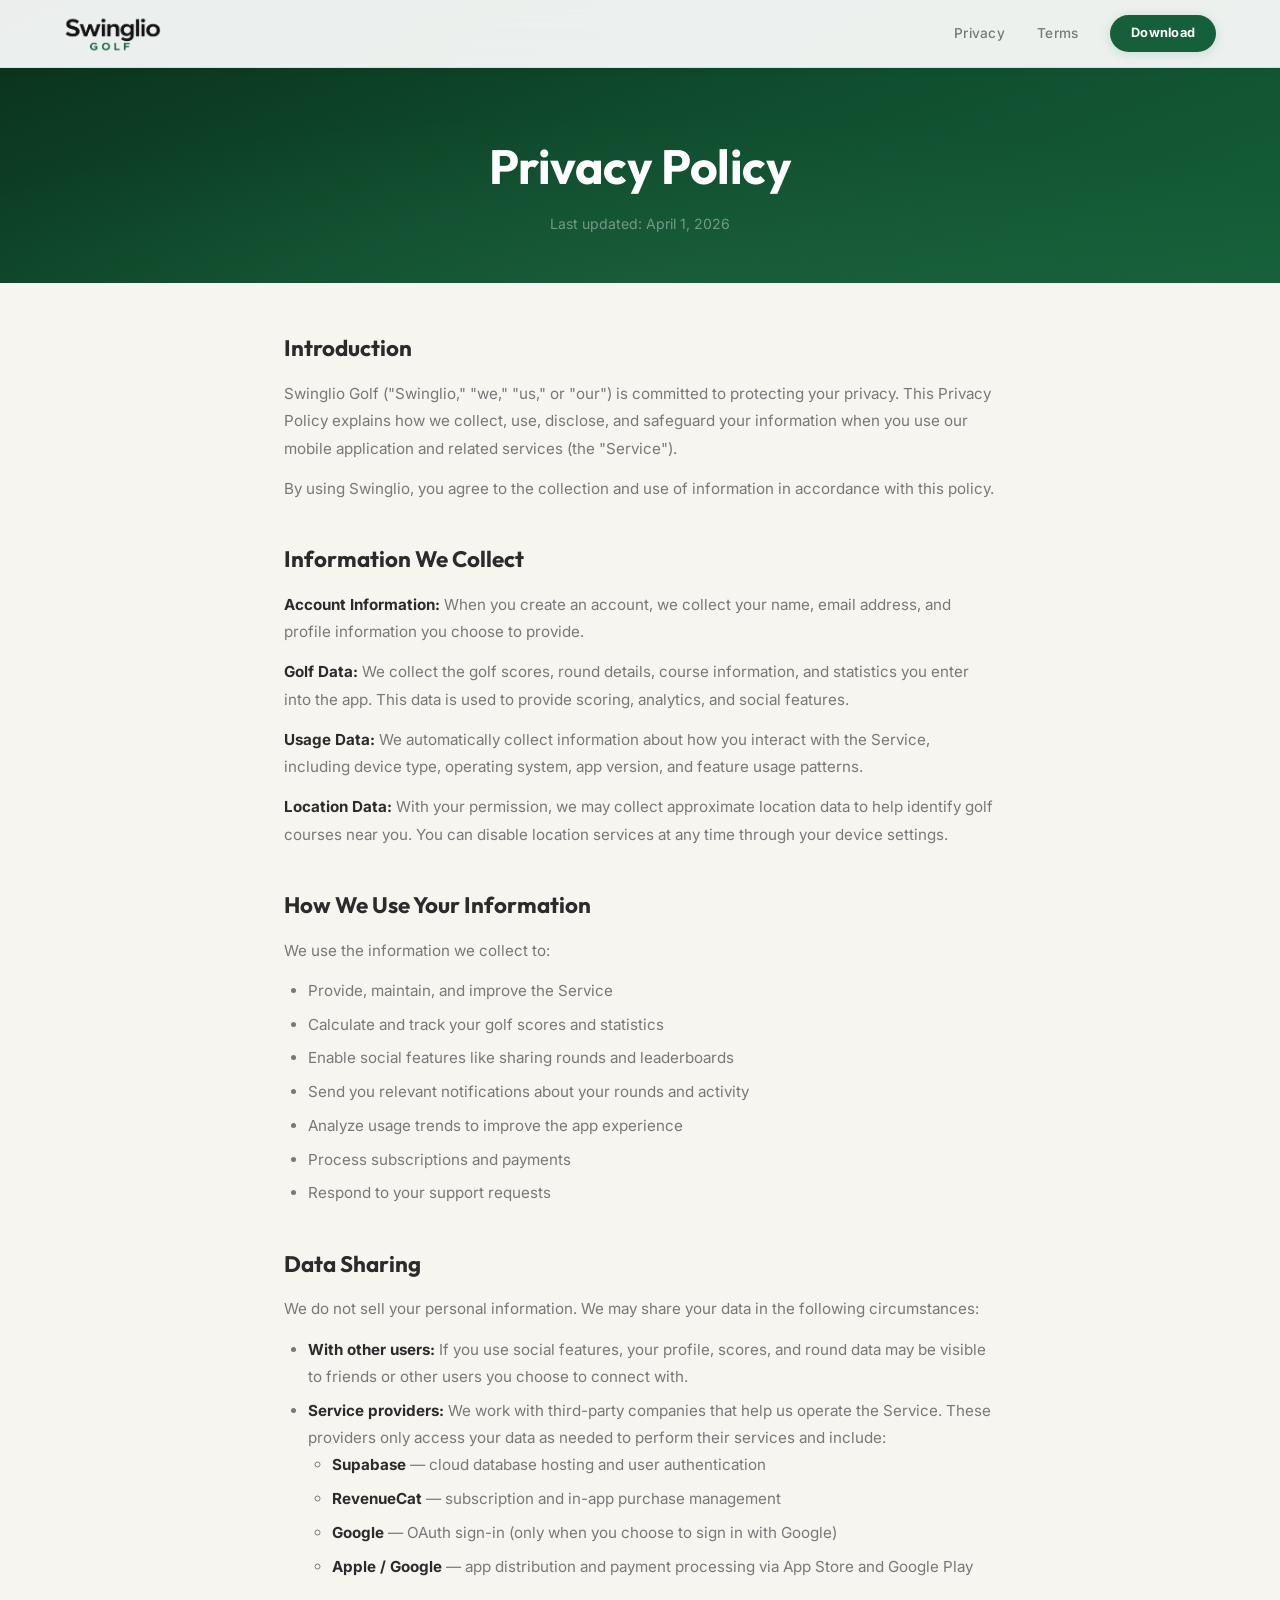
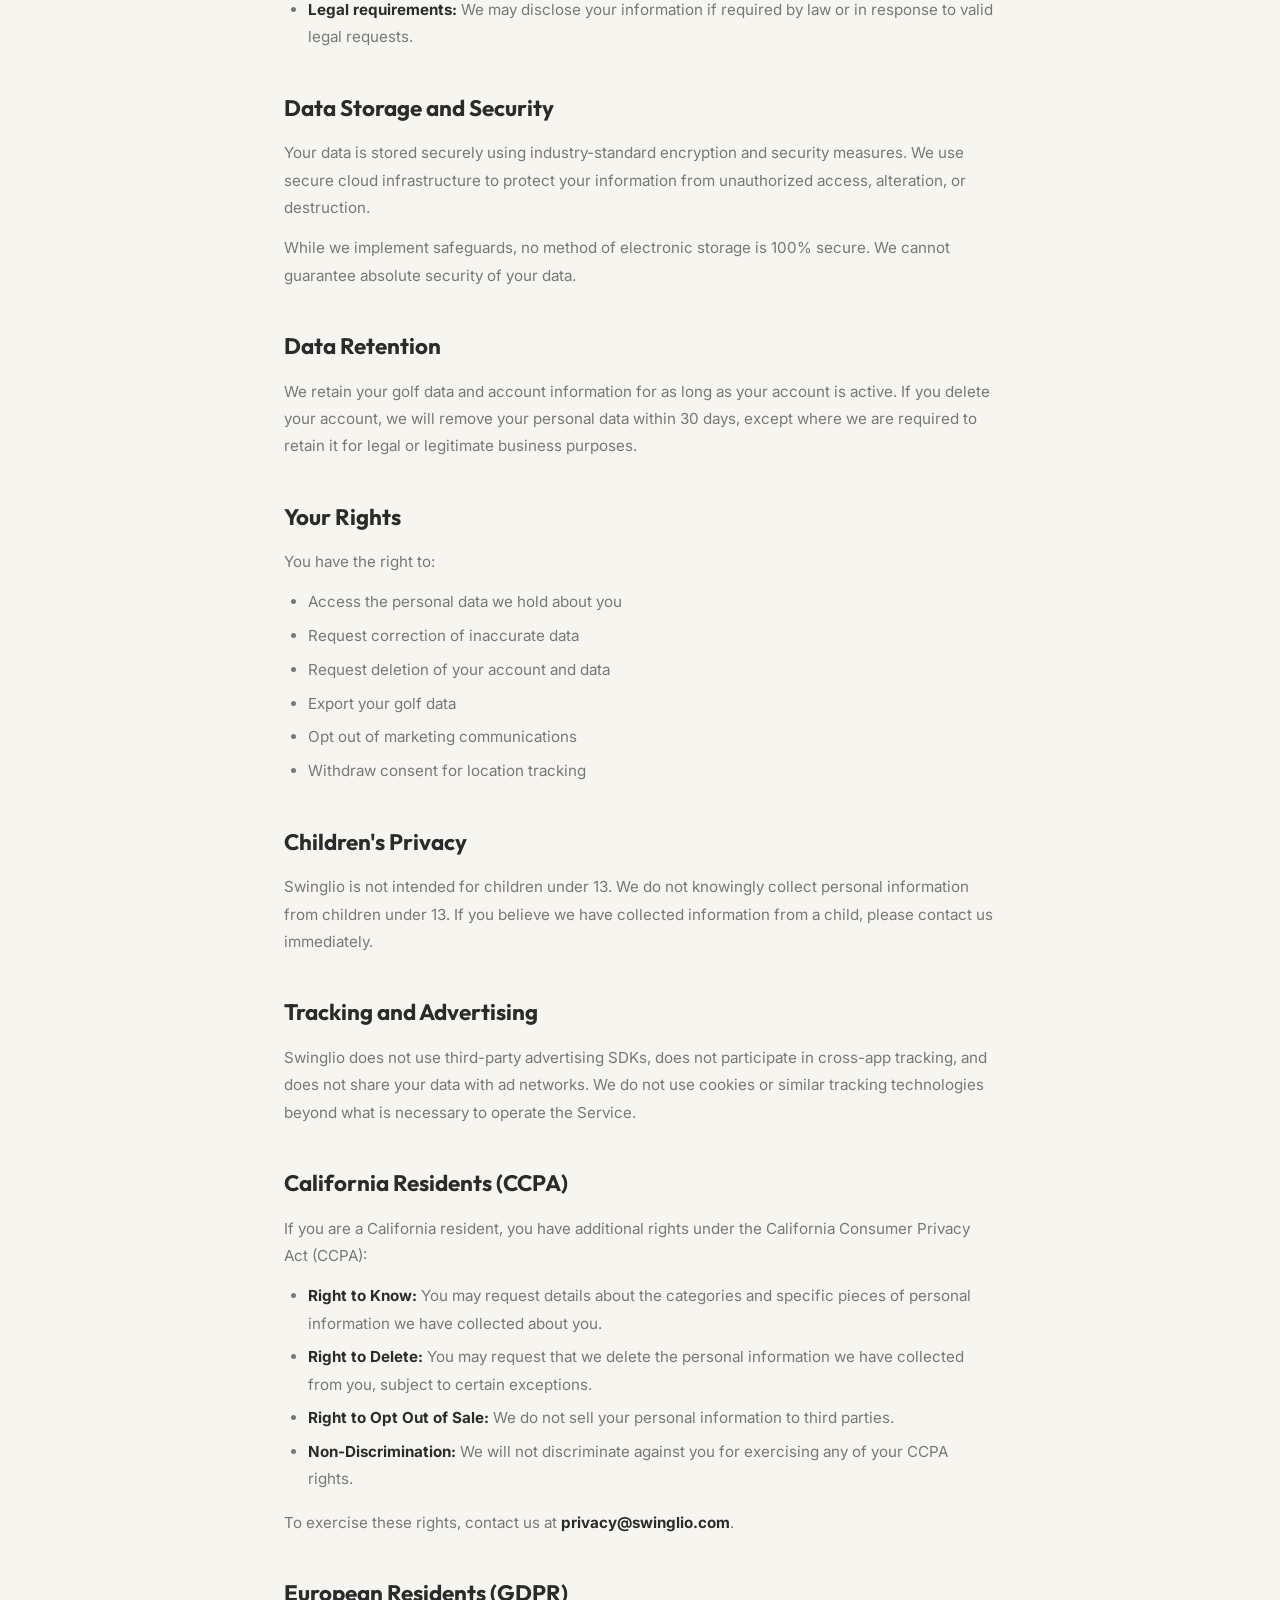
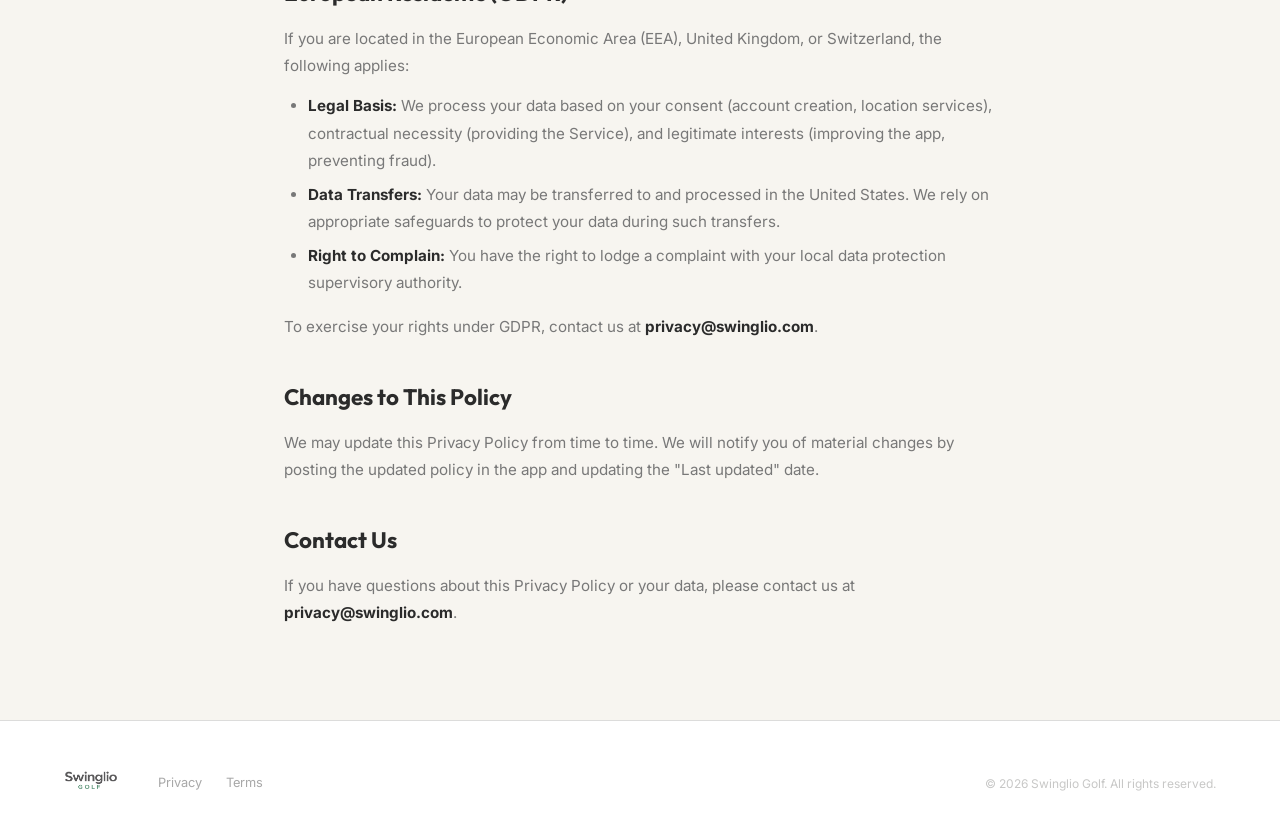
==== privacy/index.html @ b8a04d9b "inital commit" ====
<!DOCTYPE html>
<html lang="en">
<head>
<meta charset="UTF-8">
<meta name="viewport" content="width=device-width, initial-scale=1.0">
<title>Privacy Policy — Swinglio Golf</title>
<meta name="description" content="Swinglio Golf privacy policy. Learn how we collect, use, and protect your data.">
<meta name="robots" content="index, follow">
<link rel="icon" type="image/png" href="/assets/images/appIcon.png">
<link rel="preconnect" href="https://fonts.googleapis.com">
<link rel="preconnect" href="https://fonts.gstatic.com" crossorigin>
<link href="https://fonts.googleapis.com/css2?family=Inter:wght@400;500;600;700&family=Outfit:wght@400;600;700&display=swap" rel="stylesheet">
<link rel="stylesheet" href="/styles.css">
</head>
<body>

<nav class="nav">
  <div class="nav-inner">
    <a href="/" class="nav-logo"><img src="/assets/images/brand.png" alt="Swinglio Golf"></a>
    <div class="nav-links">
      <a href="/privacy">Privacy</a>
      <a href="/terms">Terms</a>
      <a href="#" class="nav-cta">Download</a>
    </div>
  </div>
</nav>

<header class="page-header">
  <h1>Privacy Policy</h1>
  <p>Last updated: April 1, 2026</p>
</header>

<main class="content">

  <h2>Introduction</h2>
  <p>Swinglio Golf ("Swinglio," "we," "us," or "our") is committed to protecting your privacy. This Privacy Policy explains how we collect, use, disclose, and safeguard your information when you use our mobile application and related services (the "Service").</p>
  <p>By using Swinglio, you agree to the collection and use of information in accordance with this policy.</p>

  <h2>Information We Collect</h2>
  <p><strong>Account Information:</strong> When you create an account, we collect your name, email address, and profile information you choose to provide.</p>
  <p><strong>Golf Data:</strong> We collect the golf scores, round details, course information, and statistics you enter into the app. This data is used to provide scoring, analytics, and social features.</p>
  <p><strong>Usage Data:</strong> We automatically collect information about how you interact with the Service, including device type, operating system, app version, and feature usage patterns.</p>
  <p><strong>Location Data:</strong> With your permission, we may collect approximate location data to help identify golf courses near you. You can disable location services at any time through your device settings.</p>

  <h2>How We Use Your Information</h2>
  <p>We use the information we collect to:</p>
  <ul>
    <li>Provide, maintain, and improve the Service</li>
    <li>Calculate and track your golf scores and statistics</li>
    <li>Enable social features like sharing rounds and leaderboards</li>
    <li>Send you relevant notifications about your rounds and activity</li>
    <li>Analyze usage trends to improve the app experience</li>
    <li>Process subscriptions and payments</li>
    <li>Respond to your support requests</li>
  </ul>

  <h2>Data Sharing</h2>
  <p>We do not sell your personal information. We may share your data in the following circumstances:</p>
  <ul>
    <li><strong>With other users:</strong> If you use social features, your profile, scores, and round data may be visible to friends or other users you choose to connect with.</li>
    <li><strong>Service providers:</strong> We work with third-party companies that help us operate the Service. These providers only access your data as needed to perform their services and include:
      <ul>
        <li><strong>Supabase</strong> — cloud database hosting and user authentication</li>
        <li><strong>RevenueCat</strong> — subscription and in-app purchase management</li>
        <li><strong>Google</strong> — OAuth sign-in (only when you choose to sign in with Google)</li>
        <li><strong>Apple / Google</strong> — app distribution and payment processing via App Store and Google Play</li>
      </ul>
    </li>
    <li><strong>Legal requirements:</strong> We may disclose your information if required by law or in response to valid legal requests.</li>
  </ul>

  <h2>Data Storage and Security</h2>
  <p>Your data is stored securely using industry-standard encryption and security measures. We use secure cloud infrastructure to protect your information from unauthorized access, alteration, or destruction.</p>
  <p>While we implement safeguards, no method of electronic storage is 100% secure. We cannot guarantee absolute security of your data.</p>

  <h2>Data Retention</h2>
  <p>We retain your golf data and account information for as long as your account is active. If you delete your account, we will remove your personal data within 30 days, except where we are required to retain it for legal or legitimate business purposes.</p>

  <h2>Your Rights</h2>
  <p>You have the right to:</p>
  <ul>
    <li>Access the personal data we hold about you</li>
    <li>Request correction of inaccurate data</li>
    <li>Request deletion of your account and data</li>
    <li>Export your golf data</li>
    <li>Opt out of marketing communications</li>
    <li>Withdraw consent for location tracking</li>
  </ul>

  <h2>Children's Privacy</h2>
  <p>Swinglio is not intended for children under 13. We do not knowingly collect personal information from children under 13. If you believe we have collected information from a child, please contact us immediately.</p>

  <h2>Tracking and Advertising</h2>
  <p>Swinglio does not use third-party advertising SDKs, does not participate in cross-app tracking, and does not share your data with ad networks. We do not use cookies or similar tracking technologies beyond what is necessary to operate the Service.</p>

  <h2>California Residents (CCPA)</h2>
  <p>If you are a California resident, you have additional rights under the California Consumer Privacy Act (CCPA):</p>
  <ul>
    <li><strong>Right to Know:</strong> You may request details about the categories and specific pieces of personal information we have collected about you.</li>
    <li><strong>Right to Delete:</strong> You may request that we delete the personal information we have collected from you, subject to certain exceptions.</li>
    <li><strong>Right to Opt Out of Sale:</strong> We do not sell your personal information to third parties.</li>
    <li><strong>Non-Discrimination:</strong> We will not discriminate against you for exercising any of your CCPA rights.</li>
  </ul>
  <p>To exercise these rights, contact us at <strong>privacy@swinglio.com</strong>.</p>

  <h2>European Residents (GDPR)</h2>
  <p>If you are located in the European Economic Area (EEA), United Kingdom, or Switzerland, the following applies:</p>
  <ul>
    <li><strong>Legal Basis:</strong> We process your data based on your consent (account creation, location services), contractual necessity (providing the Service), and legitimate interests (improving the app, preventing fraud).</li>
    <li><strong>Data Transfers:</strong> Your data may be transferred to and processed in the United States. We rely on appropriate safeguards to protect your data during such transfers.</li>
    <li><strong>Right to Complain:</strong> You have the right to lodge a complaint with your local data protection supervisory authority.</li>
  </ul>
  <p>To exercise your rights under GDPR, contact us at <strong>privacy@swinglio.com</strong>.</p>

  <h2>Changes to This Policy</h2>
  <p>We may update this Privacy Policy from time to time. We will notify you of material changes by posting the updated policy in the app and updating the "Last updated" date.</p>

  <h2>Contact Us</h2>
  <p>If you have questions about this Privacy Policy or your data, please contact us at <strong>privacy@swinglio.com</strong>.</p>

</main>

<footer class="footer">
  <div class="footer-inner">
    <div class="footer-left">
      <a href="/" class="footer-logo"><img src="/assets/images/brand.png" alt="Swinglio Golf"></a>
      <div class="footer-links">
        <a href="/privacy">Privacy</a>
        <a href="/terms">Terms</a>
      </div>
    </div>
    <div class="footer-copy">&copy; 2026 Swinglio Golf. All rights reserved.</div>
  </div>
</footer>

</body>
</html>
---- styles.css ----
*,*::before,*::after{margin:0;padding:0;box-sizing:border-box}
:root{
  --primary:#15603A;
  --primary-light:#E8F0EC;
  --primary-border:#5BA67A;
  --secondary:#D3CF37;
  --tertiary:#C4973B;
  --accent:#D3CF37;
  --accent-dark:#C4973B;
  --accent-light:#F9F8E4;
  --n900:#2B2B2B;
  --n700:#525252;
  --n500:#787878;
  --n400:#A8A8A8;
  --n300:#C8C8C7;
  --n200:#DCDCDB;
  --n100:#E8E8E7;
  --n50:#F7F5F0;
  --white:#FFFFFF;
  --screen-bg:#F7F5F0;
  --grad-1:#1A7A4A;
  --grad-2:#15603A;
  --grad-3:#0F4D2E;
  --font-display:'Outfit', system-ui, sans-serif;
  --font-body:'Inter', system-ui, sans-serif;
  --max-w:1200px;
  --section-pad:7rem 0;
}
html{scroll-behavior:smooth;-webkit-font-smoothing:antialiased;text-rendering:optimizeLegibility}
body{font-family:var(--font-body);color:var(--n700);background:var(--screen-bg);overflow-x:hidden;line-height:1.6}

/* ── UTILITY ── */
.container{max-width:var(--max-w);margin:0 auto}

/* ── FAIRWAY TEXTURE (SVG noise) ── */
.fairway-texture{position:absolute;inset:0;pointer-events:none;opacity:.35;background:url("data:image/svg+xml,%3Csvg viewBox='0 0 256 256' xmlns='http://www.w3.org/2000/svg'%3E%3Cfilter id='n'%3E%3CfeTurbulence type='fractalNoise' baseFrequency='.85' numOctaves='4' stitchTiles='stitch'/%3E%3C/filter%3E%3Crect width='100%25' height='100%25' filter='url(%23n)' opacity='.04'/%3E%3C/svg%3E")}

/* ── NAV ── */
.nav{position:fixed;top:0;left:0;right:0;z-index:100;background:rgba(255,255,255,.92);backdrop-filter:blur(24px);-webkit-backdrop-filter:blur(24px);border-bottom:1px solid var(--n200);box-shadow:0 1px 8px rgba(0,0,0,.04)}
.nav-inner{max-width:var(--max-w);margin:0 auto;display:flex;align-items:center;justify-content:space-between;padding:.85rem 1.5rem}
.nav-logo img{height:40px;display:block}
.nav-links{display:flex;gap:2rem;align-items:center}
.nav-links a{color:var(--n500);text-decoration:none;font-size:.85rem;font-weight:500;letter-spacing:.02em;transition:color .3s}
.nav-links a:hover{color:var(--n900)}
.nav-cta{background:var(--primary)!important;color:var(--white)!important;padding:.5rem 1.3rem;border-radius:80px;font-size:.8rem!important;font-weight:700!important;letter-spacing:.03em;transition:all .3s!important;box-shadow:0 2px 12px rgba(21,96,58,.15)}
.nav-cta:hover{background:var(--grad-1)!important;transform:translateY(-1px);box-shadow:0 4px 20px rgba(21,96,58,.25)}

/* ── PAGE HEADER (privacy/terms) ── */
.page-header{background:linear-gradient(160deg,#0a2e1a,var(--grad-3),var(--grad-2));padding:8rem 1.5rem 3rem;text-align:center;position:relative;overflow:hidden}
.page-header::before{content:'';position:absolute;inset:0;background:radial-gradient(ellipse 60% 60% at 50% 100%,rgba(91,166,122,.1),transparent);pointer-events:none}
.page-header h1{font-family:var(--font-display);font-size:clamp(2rem,4vw,3rem);color:#fff;margin-bottom:.5rem;position:relative;font-weight:700;letter-spacing:-.01em}
.page-header p{color:rgba(255,255,255,.4);font-size:.88rem;position:relative}

/* ── CONTENT (privacy/terms) ── */
.content{max-width:760px;margin:0 auto;padding:3rem 1.5rem 5rem}
.content h2{font-family:var(--font-display);font-size:1.4rem;color:var(--n900);margin:2.5rem 0 .8rem;font-weight:700}
.content h2:first-child{margin-top:0}
.content p,.content li{color:var(--n500);font-size:.95rem;line-height:1.8;margin-bottom:.8rem}
.content ul,.content ol{padding-left:1.5rem;margin-bottom:1rem}
.content li{margin-bottom:.4rem}
.content strong{color:var(--n900)}

/* ── HERO ── */
.hero{position:relative;background:linear-gradient(160deg,#0a2e1a 0%,var(--grad-3) 30%,var(--grad-2) 60%,var(--grad-1) 100%);padding:10rem 1.5rem 6rem;overflow:hidden;min-height:92vh;display:flex;align-items:center}
.hero::before{content:'';position:absolute;inset:0;background:
  radial-gradient(ellipse 70% 50% at 75% 50%, rgba(211,207,55,.06) 0%, transparent 70%),
  radial-gradient(ellipse 60% 70% at 20% 80%, rgba(26,122,74,.2) 0%, transparent 60%);
  pointer-events:none}

/* Diagonal fairway stripe */
.hero-stripe{position:absolute;bottom:-80px;left:-10%;right:-10%;height:280px;background:linear-gradient(175deg, transparent 40%, rgba(255,255,255,.02) 40%, rgba(255,255,255,.02) 45%, transparent 45%, transparent 50%, rgba(255,255,255,.015) 50%, rgba(255,255,255,.015) 55%, transparent 55%);pointer-events:none;transform:skewY(-3deg)}

/* Dot grid overlay */
.hero::after{content:'';position:absolute;inset:0;background:url("data:image/svg+xml,%3Csvg width='32' height='32' viewBox='0 0 32 32' xmlns='http://www.w3.org/2000/svg'%3E%3Ccircle cx='16' cy='16' r='.5' fill='rgba(255,255,255,0.035)'/%3E%3C/svg%3E");pointer-events:none}

.hero-inner{max-width:var(--max-w);margin:0 auto;display:grid;grid-template-columns:1fr 1fr;gap:4rem;align-items:center;position:relative;z-index:1}
.hero-text{max-width:520px}
.hero-badge{display:inline-flex;align-items:center;gap:.5rem;background:rgba(211,207,55,.12);border:1px solid rgba(211,207,55,.25);padding:.4rem 1rem;border-radius:80px;font-size:.72rem;font-weight:700;color:var(--secondary);letter-spacing:.08em;text-transform:uppercase;margin-bottom:1.8rem}
.hero-badge svg{width:14px;height:14px}
.hero h1{font-family:var(--font-display);font-size:clamp(2.8rem,5.5vw,4rem);color:#fff;line-height:1.08;margin-bottom:1.2rem;font-weight:700;letter-spacing:-.02em}
.hero h1 em{font-style:normal;color:var(--secondary);position:relative}
.hero p{color:rgba(255,255,255,.55);font-size:1.05rem;line-height:1.75;margin-bottom:2.5rem;max-width:420px;font-weight:400}
.hero-actions{display:flex;gap:1rem;align-items:center;flex-wrap:wrap}
.btn-primary{display:inline-flex;align-items:center;gap:.6rem;background:linear-gradient(135deg,var(--grad-1),var(--grad-2));color:#fff;padding:.9rem 1.8rem;border-radius:80px;text-decoration:none;font-weight:600;font-size:.92rem;letter-spacing:.01em;transition:all .35s;box-shadow:0 4px 24px rgba(21,96,58,.35);border:1px solid rgba(255,255,255,.1)}
.btn-primary:hover{transform:translateY(-2px);box-shadow:0 8px 40px rgba(21,96,58,.45);background:linear-gradient(135deg,var(--grad-1),#1d8a54)}
.btn-primary svg{width:18px;height:18px}
.btn-secondary{display:inline-flex;align-items:center;gap:.4rem;color:rgba(255,255,255,.5);text-decoration:none;font-weight:500;font-size:.88rem;transition:color .3s;padding:.9rem .5rem}
.btn-secondary:hover{color:var(--secondary)}

/* Phone mockup */
.hero-visual{position:relative;display:flex;justify-content:center;align-items:center}
.phone-mockup{position:relative;width:280px;background:linear-gradient(145deg,#222,#111);border-radius:42px;padding:11px;box-shadow:
  0 50px 100px rgba(0,0,0,.45),
  0 0 0 1px rgba(255,255,255,.08),
  inset 0 1px 0 rgba(255,255,255,.05);
  transition:transform .5s cubic-bezier(.22,1,.36,1)}
.phone-mockup:hover{transform:translateY(-6px) scale(1.01)}
.phone-notch{position:absolute;top:11px;left:50%;transform:translateX(-50%);width:95px;height:26px;background:#000;border-radius:0 0 18px 18px;z-index:5}
.phone-screen{width:100%;border-radius:32px;overflow:hidden;position:relative;background:#000}
.phone-screen img{width:100%;display:block}
.phone-glow{position:absolute;width:340px;height:340px;border-radius:50%;background:radial-gradient(circle,rgba(91,166,122,.2),transparent 70%);top:50%;left:50%;transform:translate(-50%,-50%);filter:blur(50px);pointer-events:none}

/* Secondary phone (floating) */
.hero-phone-secondary{position:absolute;right:-40px;bottom:-20px;width:140px;background:linear-gradient(145deg,#222,#111);border-radius:24px;padding:6px;box-shadow:0 20px 50px rgba(0,0,0,.4);transform:rotate(6deg);z-index:2;opacity:.9;transition:transform .5s cubic-bezier(.22,1,.36,1)}
.hero-phone-secondary:hover{transform:rotate(3deg) translateY(-4px)}
.hero-phone-secondary .phone-screen-sm{border-radius:19px;overflow:hidden}
.hero-phone-secondary .phone-screen-sm img{width:100%;display:block}

/* ── FEATURES ── */
.features{position:relative}
.feature-section{padding:var(--section-pad);position:relative;overflow:hidden}
.feature-section:nth-child(odd){background:var(--screen-bg)}
.feature-section:nth-child(even){background:var(--white)}
.feature-inner{max-width:var(--max-w);margin:0 auto;padding:0 1.5rem;display:grid;grid-template-columns:1fr 1fr;gap:5rem;align-items:center}
.feature-inner.reverse{direction:rtl}
.feature-inner.reverse > *{direction:ltr}
.feature-text{max-width:460px}
.feature-label{display:inline-flex;align-items:center;gap:.45rem;font-size:.7rem;font-weight:700;text-transform:uppercase;letter-spacing:.1em;color:var(--primary);margin-bottom:1rem;background:var(--primary-light);padding:.35rem .8rem;border-radius:6px}
.feature-label svg{width:15px;height:15px}
.feature-text h2{font-family:var(--font-display);font-size:clamp(1.9rem,3.2vw,2.6rem);color:var(--n900);line-height:1.15;margin-bottom:1rem;font-weight:700;letter-spacing:-.01em}
.feature-text p{color:var(--n500);font-size:.98rem;line-height:1.8;margin-bottom:1.5rem}
.feature-list{list-style:none;display:flex;flex-direction:column;gap:.65rem}
.feature-list li{display:flex;align-items:flex-start;gap:.6rem;font-size:.9rem;color:var(--n700)}
.feature-list li svg{width:20px;height:20px;flex-shrink:0;color:var(--primary);margin-top:2px}
.feature-visual{position:relative;display:flex;justify-content:center;align-items:center}

/* Feature phone mockup (slightly smaller) */
.feature-phone{width:260px;background:linear-gradient(145deg,#1f1f1f,#0e0e0e);border-radius:38px;padding:10px;box-shadow:0 30px 70px rgba(0,0,0,.18),0 0 0 1px rgba(0,0,0,.08);transition:transform .5s cubic-bezier(.22,1,.36,1)}
.feature-phone:hover{transform:translateY(-6px)}
.feature-phone .phone-screen{border-radius:29px}
.feature-phone .phone-screen img{width:100%;display:block}
.feature-glow{position:absolute;width:280px;height:280px;border-radius:50%;filter:blur(60px);pointer-events:none;opacity:.5}
.feature-glow-green{background:radial-gradient(circle,rgba(21,96,58,.2),transparent 70%)}
.feature-glow-gold{background:radial-gradient(circle,rgba(196,151,59,.15),transparent 70%)}

/* ── PRICING ── */
.pricing{background:var(--white);padding:var(--section-pad);position:relative}
.pricing-inner{max-width:var(--max-w);margin:0 auto;text-align:center}
.section-label{display:inline-flex;align-items:center;gap:.45rem;font-size:.7rem;font-weight:700;text-transform:uppercase;letter-spacing:.1em;color:var(--primary);margin-bottom:1rem;background:var(--primary-light);padding:.35rem .8rem;border-radius:6px}
.pricing h2{font-family:var(--font-display);font-size:clamp(2rem,3.5vw,2.6rem);color:var(--n900);margin-bottom:.8rem;font-weight:700;letter-spacing:-.01em}
.pricing > .pricing-inner > p{color:var(--n500);font-size:.98rem;margin-bottom:3.5rem;max-width:440px;margin-left:auto;margin-right:auto}
.pricing-cards{display:grid;grid-template-columns:repeat(3,1fr);gap:1.5rem;max-width:960px;margin:0 auto;align-items:stretch;padding-top:2rem}
.pricing-card{border-radius:20px;padding:2.5rem 2rem;text-align:left;position:relative;display:flex;flex-direction:column}
.pricing-card .pricing-btn{margin-top:auto}
.pricing-card.free{background:var(--n50);border:1px solid var(--n200)}
.pricing-card.featured{background:var(--primary);color:#fff;border:1px solid rgba(255,255,255,.1)}
.pricing-card.featured .pricing-card-label{color:var(--secondary)}
.pricing-card.featured .pricing-card-price{color:#fff}
.pricing-card.featured .pricing-card-desc{color:rgba(255,255,255,.45)}
.pricing-card.featured .pricing-card-features li{color:rgba(255,255,255,.6)}
.pricing-card.featured .pricing-card-features li svg{color:var(--secondary)}
.pricing-card.annual{background:var(--n50);border:2px solid var(--primary);position:relative}
.pricing-card.annual:hover{}
.pricing-card.annual .pricing-card-label{color:var(--primary)}
.pricing-card-badge.annual-badge{background:var(--primary);color:#fff;box-shadow:0 4px 12px rgba(21,96,58,.2)}
.pricing-card-savings{font-size:.78rem;font-weight:600;color:var(--primary);margin-bottom:1rem;display:inline-block;background:var(--primary-light);padding:.3rem .75rem;border-radius:6px}
.pricing-card-badge{position:absolute;top:-12px;right:20px;background:var(--secondary);color:var(--n900);font-size:.65rem;font-weight:700;text-transform:uppercase;letter-spacing:.08em;padding:.35rem .9rem;border-radius:80px;box-shadow:0 4px 12px rgba(211,207,55,.25)}
.pricing-card-label{font-size:.72rem;font-weight:700;text-transform:uppercase;letter-spacing:.08em;color:var(--primary);margin-bottom:1rem}
.pricing-card-price{font-family:var(--font-display);font-size:2.8rem;color:var(--n900);line-height:1;margin-bottom:.3rem;font-weight:700}
.pricing-card-price sub{font-size:.85rem;font-weight:400;font-family:var(--font-body);opacity:.5}
.pricing-card-desc{font-size:.82rem;color:var(--n400);margin-bottom:1.5rem}
.pricing-card-features{list-style:none;display:flex;flex-direction:column;gap:.55rem;margin-bottom:2rem}
.pricing-card-features li{font-size:.86rem;color:var(--n700);display:flex;align-items:center;gap:.5rem}
.pricing-card-features li svg{width:17px;height:17px;flex-shrink:0;color:var(--primary)}
.pricing-btn{display:block;text-align:center;padding:.85rem;border-radius:80px;text-decoration:none;font-weight:600;font-size:.88rem;transition:all .35s}
.pricing-btn-outline{border:1.5px solid var(--n200);color:var(--n900);background:transparent}
.pricing-btn-outline:hover{border-color:var(--primary);background:var(--primary);color:#fff}
.pricing-card.featured .pricing-btn-outline{border-color:#fff;color:var(--primary);background:#fff}
.pricing-card.featured .pricing-btn-outline:hover{background:var(--primary-light);border-color:var(--primary-light)}
.pricing-btn-fill{background:linear-gradient(135deg,var(--grad-1),var(--grad-2));color:#fff;border:1.5px solid transparent}
.pricing-btn-fill:hover{box-shadow:0 6px 24px rgba(21,96,58,.3)}
.pricing-btn-annual{background:var(--primary);color:#fff;border:1.5px solid var(--primary)}
.pricing-btn-annual:hover{background:var(--primary-border);border-color:var(--primary-border);box-shadow:0 6px 24px rgba(21,96,58,.25)}

/* ── CTA BAND ── */
.cta-band{background:linear-gradient(135deg,var(--grad-3),var(--grad-2),var(--grad-1));padding:5.5rem 1.5rem;text-align:center;position:relative;overflow:hidden}
.cta-band .fairway-texture{opacity:.2}
.cta-band::before{content:'';position:absolute;inset:0;background:radial-gradient(ellipse 50% 80% at 50% 100%,rgba(211,207,55,.08),transparent);pointer-events:none}
.cta-band h2{font-family:var(--font-display);font-size:clamp(1.8rem,3.5vw,2.4rem);color:#fff;margin-bottom:.8rem;position:relative;font-weight:700;letter-spacing:-.01em}
.cta-band p{color:rgba(255,255,255,.45);margin-bottom:2.2rem;position:relative;font-size:.98rem}
.cta-band .btn-primary{position:relative}

/* ── FOOTER ── */
.footer{background:var(--white);padding:3rem 0 2rem;border-top:1px solid var(--n200)}
.footer-inner{max-width:var(--max-w);margin:0 auto;padding:0 1.5rem;display:flex;justify-content:space-between;align-items:center;flex-wrap:wrap;gap:1.5rem}
.footer-left{display:flex;align-items:center;gap:2.5rem}
.footer-logo img{height:22px;opacity:.7;transition:opacity .3s}
.footer-logo:hover img{opacity:1}
.footer-links{display:flex;gap:1.5rem}
.footer-links a{color:var(--n400);text-decoration:none;font-size:.8rem;transition:color .3s}
.footer-links a:hover{color:var(--n700)}
.footer-copy{color:var(--n300);font-size:.75rem}

/* ── ANIMATIONS ── */
@keyframes fadeUp{from{opacity:0;transform:translateY(28px)}to{opacity:1;transform:translateY(0)}}
@keyframes float{0%,100%{transform:translateY(0)}50%{transform:translateY(-8px)}}
.fade-up{opacity:0;transform:translateY(28px);transition:opacity .7s cubic-bezier(.22,1,.36,1),transform .7s cubic-bezier(.22,1,.36,1)}
.fade-up.visible{opacity:1;transform:translateY(0)}
.fade-up-delay{transition-delay:.15s}
.fade-up-delay-2{transition-delay:.3s}
.hero-text{animation:fadeUp .9s cubic-bezier(.22,1,.36,1) forwards}
.hero-visual{animation:fadeUp .9s cubic-bezier(.22,1,.36,1) .2s forwards;opacity:0}

/* ── RESPONSIVE ── */
@media(max-width:1024px){
  .hero-inner,.feature-inner{grid-template-columns:1fr;gap:3rem;text-align:center}
  .hero-text{max-width:600px;margin:0 auto}
  .hero p{margin-left:auto;margin-right:auto}
  .hero-actions{justify-content:center}
  .feature-inner.reverse{direction:ltr}
  .feature-text{max-width:540px;margin:0 auto;text-align:center}
  .feature-visual{order:-1}
  .feature-list{align-items:center}
  .hero-phone-secondary{right:-10px;bottom:-10px;width:120px}
}
@media(max-width:768px){
  :root{--section-pad:4.5rem 1.25rem}
  .hero{padding:8rem 1.25rem 4rem;min-height:auto}
  .hero h1{font-size:2.4rem}
  .phone-mockup{width:240px;border-radius:36px;padding:9px}
  .phone-screen{border-radius:28px}
  .feature-phone{width:220px;border-radius:32px;padding:8px}
  .feature-phone .phone-screen{border-radius:25px}
  .pricing-cards{grid-template-columns:1fr;max-width:380px}
  .nav-links a:not(.nav-cta){display:none}
  .footer-inner{flex-direction:column;text-align:center}
  .footer-left{flex-direction:column;gap:1rem}
  .hero-phone-secondary{display:none}
}
@media(max-width:480px){
  .hero{padding:7rem 1rem 3rem}
  .hero h1{font-size:2rem}
  .hero p{font-size:.92rem}
  .btn-primary{padding:.78rem 1.4rem;font-size:.86rem}
  .pricing-card{padding:2rem 1.5rem}
  .phone-mockup{width:210px;border-radius:32px}
  .feature-phone{width:195px;border-radius:28px}
}
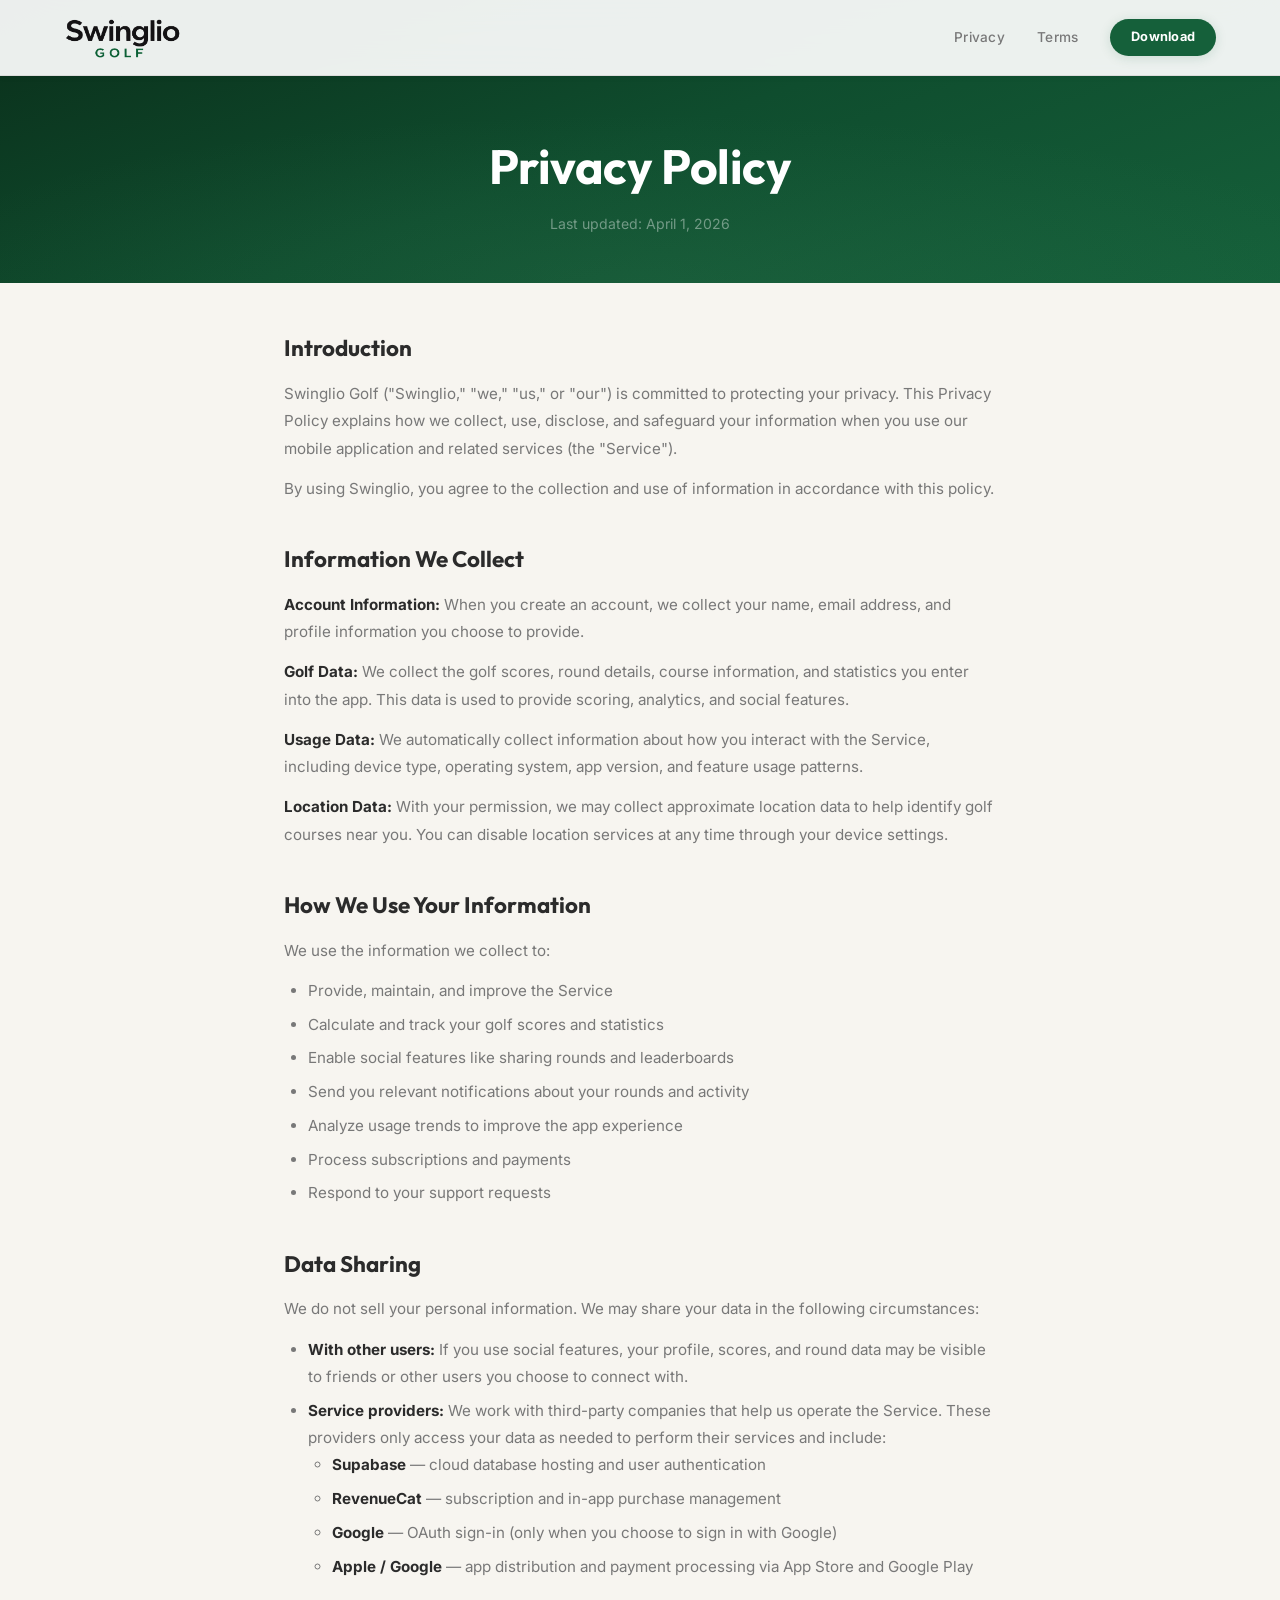
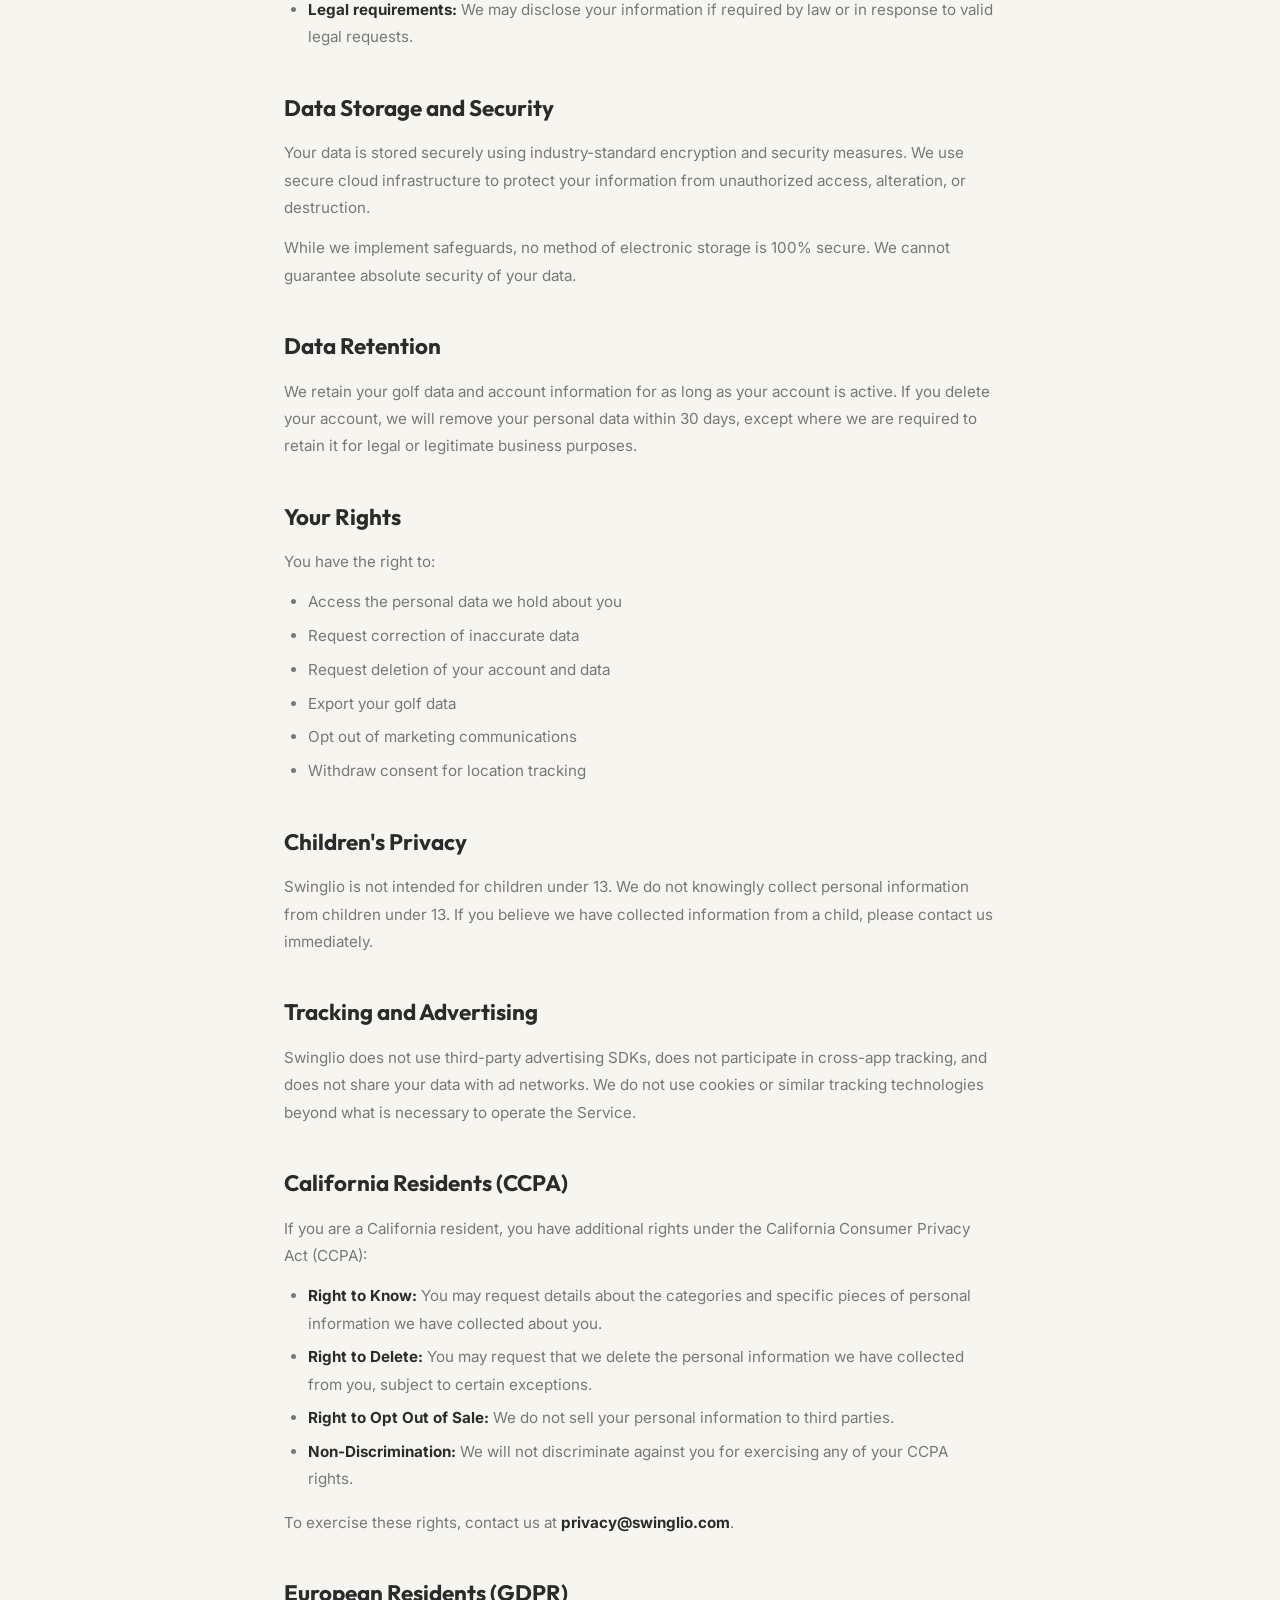
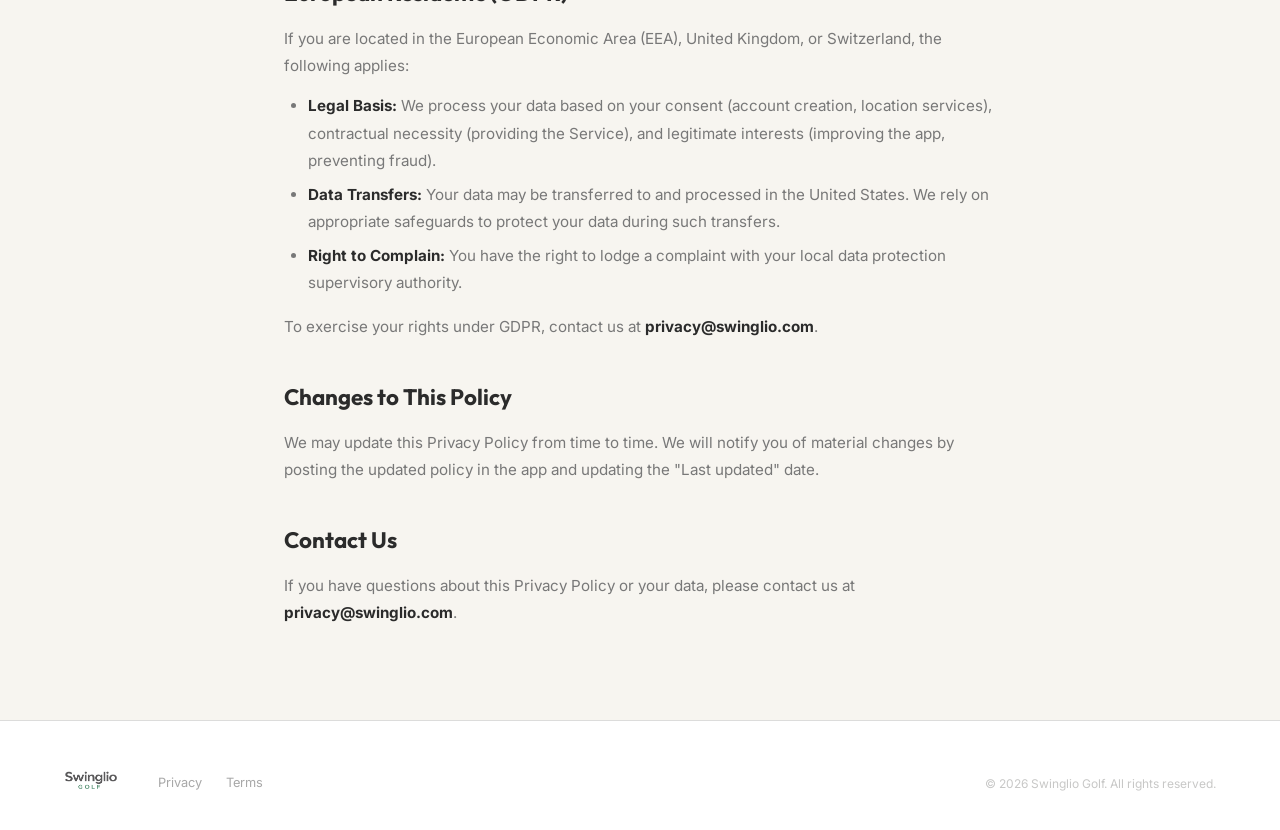
==== commit 442aada1: "Fix indexing and add full SEO — robots, sitemap, canonical, OG, structured data" ====
--- a/privacy/index.html
+++ b/privacy/index.html
@@ -6,7 +6,19 @@
 <title>Privacy Policy — Swinglio Golf</title>
 <meta name="description" content="Swinglio Golf privacy policy. Learn how we collect, use, and protect your data.">
 <meta name="robots" content="index, follow">
+<link rel="canonical" href="https://swinglio.com/privacy/">
 <link rel="icon" type="image/png" href="/assets/images/appIcon.png">
+<!-- Open Graph -->
+<meta property="og:type" content="website">
+<meta property="og:url" content="https://swinglio.com/privacy/">
+<meta property="og:title" content="Privacy Policy — Swinglio Golf">
+<meta property="og:description" content="Swinglio Golf privacy policy. Learn how we collect, use, and protect your data.">
+<meta property="og:image" content="https://swinglio.com/assets/images/appIcon.png">
+<!-- Twitter Card -->
+<meta name="twitter:card" content="summary">
+<meta name="twitter:title" content="Privacy Policy — Swinglio Golf">
+<meta name="twitter:description" content="Swinglio Golf privacy policy. Learn how we collect, use, and protect your data.">
+<meta name="twitter:image" content="https://swinglio.com/assets/images/appIcon.png">
 <link rel="preconnect" href="https://fonts.googleapis.com">
 <link rel="preconnect" href="https://fonts.gstatic.com" crossorigin>
 <link href="https://fonts.googleapis.com/css2?family=Inter:wght@400;500;600;700&family=Outfit:wght@400;600;700&display=swap" rel="stylesheet">
--- a/styles.css
+++ b/styles.css
@@ -38,7 +38,7 @@
 /* ── NAV ── */
 .nav{position:fixed;top:0;left:0;right:0;z-index:100;background:rgba(255,255,255,.92);backdrop-filter:blur(24px);-webkit-backdrop-filter:blur(24px);border-bottom:1px solid var(--n200);box-shadow:0 1px 8px rgba(0,0,0,.04)}
 .nav-inner{max-width:var(--max-w);margin:0 auto;display:flex;align-items:center;justify-content:space-between;padding:.85rem 1.5rem}
-.nav-logo img{height:40px;display:block}
+.nav-logo img{height:48px;display:block}
 .nav-links{display:flex;gap:2rem;align-items:center}
 .nav-links a{color:var(--n500);text-decoration:none;font-size:.85rem;font-weight:500;letter-spacing:.02em;transition:color .3s}
 .nav-links a:hover{color:var(--n900)}
@@ -81,7 +81,7 @@
 .hero h1 em{font-style:normal;color:var(--secondary);position:relative}
 .hero p{color:rgba(255,255,255,.55);font-size:1.05rem;line-height:1.75;margin-bottom:2.5rem;max-width:420px;font-weight:400}
 .hero-actions{display:flex;gap:1rem;align-items:center;flex-wrap:wrap}
-.btn-primary{display:inline-flex;align-items:center;gap:.6rem;background:linear-gradient(135deg,var(--grad-1),var(--grad-2));color:#fff;padding:.9rem 1.8rem;border-radius:80px;text-decoration:none;font-weight:600;font-size:.92rem;letter-spacing:.01em;transition:all .35s;box-shadow:0 4px 24px rgba(21,96,58,.35);border:1px solid rgba(255,255,255,.1)}
+.btn-primary{display:inline-flex;align-items:center;gap:.6rem;background:linear-gradient(135deg,var(--grad-1),var(--grad-2));color:#fff;padding:.9rem 1.8rem;border-radius:80px;text-decoration:none;font-weight:600;font-size:.92rem;letter-spacing:.01em;transition:all .35s;box-shadow:0 4px 24px rgba(21,96,58,.35);border:1px solid rgba(255,255,255,.25)}
 .btn-primary:hover{transform:translateY(-2px);box-shadow:0 8px 40px rgba(21,96,58,.45);background:linear-gradient(135deg,var(--grad-1),#1d8a54)}
 .btn-primary svg{width:18px;height:18px}
 .btn-secondary{display:inline-flex;align-items:center;gap:.4rem;color:rgba(255,255,255,.5);text-decoration:none;font-weight:500;font-size:.88rem;transition:color .3s;padding:.9rem .5rem}
@@ -143,7 +143,7 @@
 .pricing-card{border-radius:20px;padding:2.5rem 2rem;text-align:left;position:relative;display:flex;flex-direction:column}
 .pricing-card .pricing-btn{margin-top:auto}
 .pricing-card.free{background:var(--n50);border:1px solid var(--n200)}
-.pricing-card.featured{background:var(--primary);color:#fff;border:1px solid rgba(255,255,255,.1)}
+.pricing-card.featured{background:var(--primary);color:#fff;border:1px solid rgba(255,255,255,.1);margin-top:-24px;margin-bottom:24px}
 .pricing-card.featured .pricing-card-label{color:var(--secondary)}
 .pricing-card.featured .pricing-card-price{color:#fff}
 .pricing-card.featured .pricing-card-desc{color:rgba(255,255,255,.45)}
@@ -222,6 +222,7 @@
   .feature-phone{width:220px;border-radius:32px;padding:8px}
   .feature-phone .phone-screen{border-radius:25px}
   .pricing-cards{grid-template-columns:1fr;max-width:380px}
+  .pricing-card.featured{margin-top:0;margin-bottom:0}
   .nav-links a:not(.nav-cta){display:none}
   .footer-inner{flex-direction:column;text-align:center}
   .footer-left{flex-direction:column;gap:1rem}
